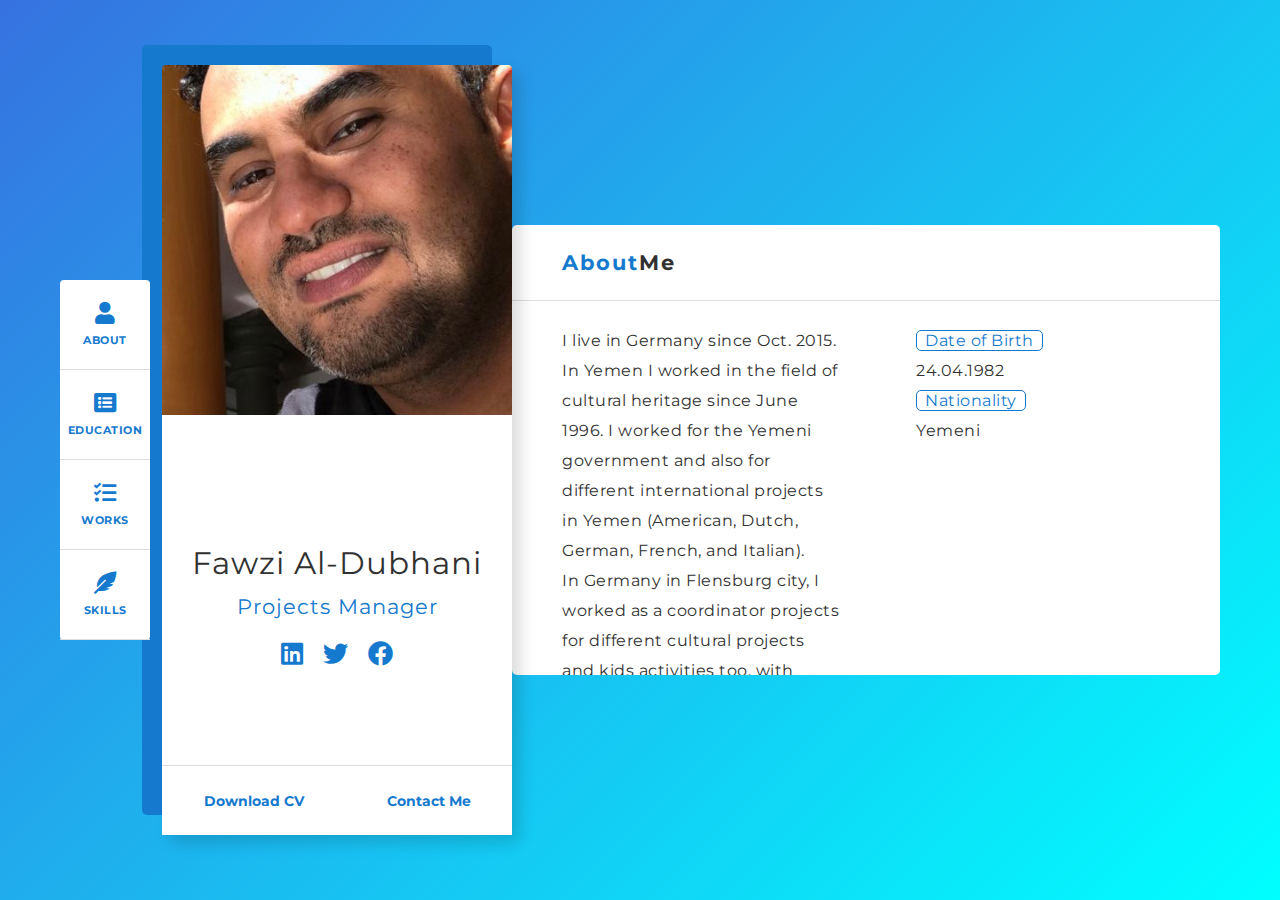
==== index.html @ c02ea870 "Final Draft - 8 Sep21" ====
<!DOCTYPE html>
<html lang="en">
<head>
    <meta charset="UTF-8">
    <meta http-equiv="X-UA-Compatible" content="IE=edge">
    <meta name="viewport" content="width=device-width, initial-scale=1.0">
    <link href="https://fonts.googleapis.com/css2?family=Montserrat:wght@500&display=swap" rel="stylesheet">
    <link rel="stylesheet" href="https://cdnjs.cloudflare.com/ajax/libs/font-awesome/5.15.4/css/all.min.css">
    <link rel="stylesheet" href="./css/style.css">
    <title>Profile Website - Fawzi Al-Dubhani</title>
</head>
<body>

    <section class="menu">
        <a class="menu-item" href="#about-section" id="about"> <i class="fas fa-user"></i>About</a>
        <a class="menu-item" href="#education-section" id="about"> <i class="fas fa-list-alt"></i>Education</a>
        <a class="menu-item" href="#work-section" id="about"> <i class="fas fa-tasks"></i>Works</a>
        <a class="menu-item" href="#skills-section" id="about"> <i class="fas fa-feather-alt"></i>Skills</a>
    </section>

    <section class="profile">
        <div class="img-profile"></div>
        <div class="profile-body">
            <p class="name">Fawzi Al-Dubhani</p>
            <p class="job">Projects Manager</p>
            <div class="socials">
                <a href="#"><i class="fab fa-linkedin"> </i></a>
                <a href="#"><i class="fab fa-twitter"> </i></a>
                <a href="#"><i class="fab fa-facebook"> </i></a>
            </div>
        </div>
        <div class="action">
            <a href="./CV/Lebenslauf-Fawzi AL-DUBHANI.pdf" target="_blank" >Download CV</a> 
            <a href="./contact-me.html" target="_blank" >Contact Me</a>
        </div>
    </section>

    <section class="main">
        <section class="asset split about" id="about-section">
            <p class="title section-item"><span>About</span>Me</p>
            <div class="asset-body">
                <div class="section-item">
                    <p>I live in Germany since Oct. 2015. In Yemen I worked in the field of cultural heritage since June 1996. I worked for the Yemeni government and also for different international projects in Yemen (American, Dutch, German, French, and Italian).
                        <br>
                    In Germany in Flensburg city, I worked as a coordinator projects for different cultural projects and kids activities too, with official offices and with different organizations there.
                    </p>
                </div>
                <div class="section-item">
                    <div class="item">
                        <label>Date of Birth</label>
                        <p class="value">24.04.1982</p>
                    </div>
                    <div class="item">
                        <label>Nationality</label>
                        <p class="value">Yemeni</p>
                    </div>
                </div>

            </div>
        </section>

        <section class="education" id="education-section">
            <p class="title section-item"><span>E</span>ducation</p>
            <div class="asset-body">
                <div class="section-item">
                    <div class="section-sub-item">
                        <p class="time">June 2007 - June 2009</p>
                        <p class="item-name">Photogrammetry (Architectural Documentation).</p>
                        <p class="place-name">ENSG-IGN - Paris-France.</p>
                    </div>
                    <div class="section-sub-item">
                        <p class="time">Aug. 2005 - July 2008</p>
                        <p class="item-name">Business Management.</p>
                        <p class="place-name">Future University – Community College - Sana'a-Yemen.</p>
                    </div>
                    <div class="section-sub-item">
                        <p class="time">May 2005 - June 2007</p>
                        <p class="item-name">Graphics and Multimedia.</p>
                        <p class="place-name">Arena Animation Education Center - Sana'a-Yemen - New Delhi-India.</p>
                    </div>
                </div> 
            </div>
        </section>

        <section class="asset" id="work-section">
            <p class="title section-item"><span>W</span>orks</p>
            <div class="asset-body">
                <div class="section-item">
                    <div class="section-sub-item">
                        <p class="time">March 2016 - Sep. 2020</p>
                        <p class="item-name">Coordinator Projects.</p>
                        <p class="place-name">Flüchtlingshilfe Flensbuerg e.V - Flensburg-Germany.</p>
                    </div>
                    <div class="section-sub-item">
                        <p class="time">Apri 2017 - April 2018</p>
                        <p class="item-name">Coordinator (Federal Voluntary Service) in two schools and in refugee help office.</p>
                        <p class="place-name">Rathaus Flensburg - Flensburg-Germany.</p>
                    </div>
                    <div class="section-sub-item">
                        <p class="time">Dec. 2015 - Sep. 2019</p>
                        <p class="item-name">Coordinator of Sport activities.</p>
                        <p class="place-name">Sportpiraten Flensburg e.V - Flensburg-Germany.</p>
                    </div>
                    <div class="section-sub-item">
                        <p class="time">Oct. 2008 - June. 2015</p>
                        <p class="item-name">Projects Manager and Photography documentation of the restoration projects.</p>
                        <p class="place-name">Istituto Veneto per i Beni Culturali - Sana'a-Taiz-Venice Yemen-Italy.</p>
                    </div>
                    <div class="section-sub-item">
                        <p class="time">March 2003 - Oct. 2008</p>
                        <p class="item-name">Projects Officer and Photography documentation of the restoration projects..</p>
                        <p class="place-name">Social Fund for Development - Sana'a-Yemen.</p>
                    </div>
                    <div class="section-sub-item">
                        <p class="time">Aug. 1998 - March. 2003</p>
                        <p class="item-name">Library Manager.</p>
                        <p class="place-name">Center Architect Training Studies (CATS) under the General Organization for the Preservation of Historic Cities (Ministry of Cultural and Truism) - Old City of Sana'a-Yemen.</p>
                    </div>
                    <div class="section-sub-item">
                        <p class="time">Sep. 1999 - March 2003</p>
                        <p class="item-name">Coordinator.</p>
                        <p class="place-name">German Development Service (ded) in the office of ded at Center Architect Training Studies (CATS) - Sana'a-Yemen.</p>
                    </div>
                    <div class="section-sub-item">
                        <p class="time">Nov. 1995 - Aug. 1998</p>
                        <p class="item-name">Administration.</p>
                        <p class="place-name">General Organization for the Preservation of Historic Cities (Ministry of Cultural and Truism) - Old City of Sana'a-Yemen.</p>
                    </div>
                </div> 
            </div>
        </section>

        <section class="skills" id="skills-section">
            <p class="title section-item"><span>S</span>kills</p>
            <div class="asset-body">
                <div class="section-item">
                    <div class="section-sub-item">
                        <p class="place-name">- Computer: Ms Office - Graphics & Multimedia.</p>
                        <p class="place-name">- Photography.</p>
                        <p class="place-name">- Driving.</p>
                        <p class="place-name">- Diving.</p>


                    </div>
                </div> 
            </div>
        </section>

    </section>

</body>
</html>
---- css/style.css ----
*{
    margin: 0;
    padding: 0;
    box-sizing: border-box;
    font-family: 'Montserrat', sans-serif;
    color: #313131;
}

body {
    min-height: 100vh;
    font-size: 14px;
    background: linear-gradient(135deg, rgb(54, 114, 224), cyan);
    padding: 40px 60px;
    display: flex;
    justify-content: center;
    align-items: center;
}

.menu {
    background-color: #fff;
    margin-top: 20px;
    display: flex;
    flex-direction: column;
    align-items: center;
    border-radius: 4px;
    z-index: 2;
}

.menu-item {
    width: 90px;
    height: 90px;
    display: flex;
    justify-content: center;
    align-items: center;
    flex-direction: column;
    text-transform: uppercase;
    font-size: 0.8em;
    letter-spacing: 0.5px;
    font-weight: bold;
    border-bottom: 1px solid #ddd;
    cursor: pointer;
    text-decoration: none;
}

.menu-item i {
    font-size: 2em;
    margin-bottom: 8px;
}

a,
button,
i,
.menu-item,
.menu-item i {
    text-decoration: none;
    transition: color .5s;
    color: #157ace;
}

a:hover,
button:hover,
i:hover{
    background-color: #157ace;
    color: white;
}

.img-profile {
    position: relative;
    background: url(../images/Profile-Image.jpg) no-repeat;
    background-size: cover;
    min-height: 350px;
    background-position: 0 0;
    border-top-left-radius: 4px;
    border-top-right-radius: 4px;
}

.profile {
    position: relative;
    display: grid;
    grid-template-rows: 1fr 1fr 70px;
    max-height: 90vh;
    min-width: 350px;
    border-radius: 5px;
    margin-left: 12px;
    box-shadow: 8px 8px 16px rgba(0, 0, 0, 0.15);
}

.profile::before {
    content: "";
    position: absolute;
    top: 0;
    left: 0;
    width: 100%;
    height: 100%;
    background-color: #157ace;
    transform: translate(-20px, -20px);
    border-radius: 5px;
}

.profile-body {
    position: relative;
    background-color: #fff;
    display: flex;
    flex-direction: column;
    justify-content: center;
    align-items: center;
}

.name {
    margin: 32px auto 12px;
    font-size: 2.2em;
    letter-spacing: 1px;
}

.job{
    color: #157ace;
    margin-bottom: 20px;
    font-size: 1.5em;
    letter-spacing: 1px;
}

.socials a {
    text-decoration: none;
    font-size: 1.8em;
    margin: 8px;
}

.socials a:hover {
    font-size: 2em;
}

.action {
    position: relative;
    background-color: #fff;
    border-top: 1px solid #ddd;
    display: flex;
    justify-content: space-around;
    align-items: center;
    font-weight: bold;
}

.main {
    max-height: 50vh;
    overflow-y: auto;
    background-color: #fff;
    align-self: center;
    border-radius: 5px;
    scroll-behavior: smooth;
    -webkit-overflow-scrolling: touch;
}

/* ----- About Me ----- */

.title {
    font-size: 1.5em;
    letter-spacing: 2px;
    color: #313131;
    font-weight: bold;
    text-transform: capitalize;
    width: 100%;
    border-bottom: 1px solid #ddd;
}

.title span {
    color: #157ace;
}

.section-item {
    padding: 25px;
    padding-left: 50px;
}

.asset-body {
    font-size: 16px;
    letter-spacing: 0.5px;
    line-height: 30px;
}

.split .asset-body {
    display: grid;
    grid-template-columns: 1fr 1fr;
}

/* .item {
    display: flex;
    justify-content: space-between;
    padding: 5px 0;
} */

.item label {
    border: 1px solid;
    color: #157ace;
    padding: 0 8px;
    border-radius: 5px;
}

/* ----- Education ----- */

.time{
    color: #157ace;
    border: 1px solid;
    padding: 0 8px;
    border-radius: 5px;
    display: inline-block;
    font-size: 1em;
    line-height: 18px;
    margin-bottom: 12px;
}

.item-name {
    color: #313131;
    font-size: 1.3em;
}

.place-name {
    margin-bottom: 12px;
    font-size: 1em;
}

/* ----- SKILLS ----- */

.skills > .asset-body {
    line-height: 20px;
}

/* ----- RESPONSIVENESS ----- */

@media (max-width: 1100px) {
    body {
        flex-wrap: wrap;
        padding: 80px 40px;
    }
    .menu {
        position: fixed;
        top: 12px;
        margin: 0;
        left: 50%;
        transform: translateX(-50%);
        flex-direction: row;
        overflow-y: hidden;
        box-shadow: 0 0 16px rgba(0, 0, 0, 0.15);
    }

    .menu-item {
        width: 95px;
        height: 65px;
    }

    .profile,
    .main {
        min-width: 550px;
        width: 550px;
        margin: 12px;
        box-shadow: 0 0 16px rgba(0, 0, 0, 0.15);
    }

    .profile {
        grid-template-rows: 1fr 170px 70px;
    }

    .main {
        max-height: unset;
    }
}

@media (max-width: 650px) {
    body {
        padding: 80px 16px;
    }

    .profile,
    .main {
        min-width: unset;
        width: 100%;
        margin: 12px;
    }

    .split .asset-body {
        grid-template-columns: 1fr;
    }
}

::selection{
    color: white;
    background-color: #157ace;
}
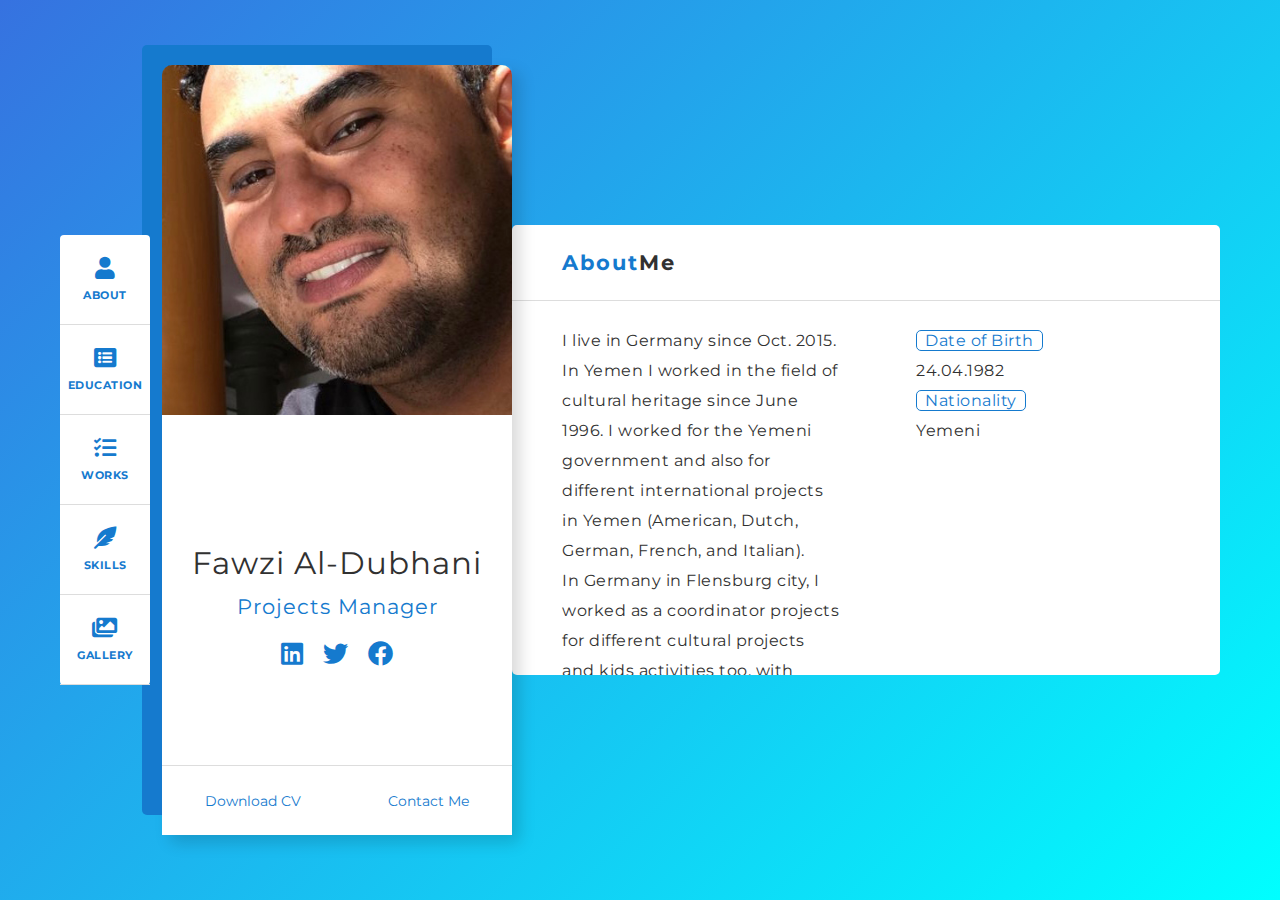
==== commit 50b11fc4: "Final Project" ====
--- a/index.html
+++ b/index.html
@@ -16,6 +16,7 @@
         <a class="menu-item" href="#education-section" id="about"> <i class="fas fa-list-alt"></i>Education</a>
         <a class="menu-item" href="#work-section" id="about"> <i class="fas fa-tasks"></i>Works</a>
         <a class="menu-item" href="#skills-section" id="about"> <i class="fas fa-feather-alt"></i>Skills</a>
+        <a class="menu-item" href="#gallery-section" id="about"> <i class="fas fa-images"></i>Gallery</a>
     </section>
 
     <section class="profile">
@@ -30,7 +31,7 @@
             </div>
         </div>
         <div class="action">
-            <a href="./CV/Lebenslauf-Fawzi AL-DUBHANI.pdf" target="_blank" >Download CV</a> 
+            <a href="./CV/CV-Fawzi al-Dubhani.pdf" target="_blank" >Download CV</a> 
             <a href="./contact-me.html" target="_blank" >Contact Me</a>
         </div>
     </section>
@@ -65,7 +66,7 @@
                 <div class="section-item">
                     <div class="section-sub-item">
                         <p class="time">June 2007 - June 2009</p>
-                        <p class="item-name">Photogrammetry (Architectural Documentation).</p>
+                        <p class="item-name">Diploma in Photogrammetry (Architectural Documentation).</p>
                         <p class="place-name">ENSG-IGN - Paris-France.</p>
                     </div>
                     <div class="section-sub-item">
@@ -83,18 +84,18 @@
         </section>
 
         <section class="asset" id="work-section">
-            <p class="title section-item"><span>W</span>orks</p>
-            <div class="asset-body">
-                <div class="section-item">
-                    <div class="section-sub-item">
-                        <p class="time">March 2016 - Sep. 2020</p>
+            <p class="title section-item"><span>Experiences </span>Work</p>
+            <div class="asset-body">
+                <div class="section-item">
+                    <div class="section-sub-item">
+                        <p class="time">March 2016 - Oct. 2020</p>
                         <p class="item-name">Coordinator Projects.</p>
                         <p class="place-name">Flüchtlingshilfe Flensbuerg e.V - Flensburg-Germany.</p>
                     </div>
                     <div class="section-sub-item">
                         <p class="time">Apri 2017 - April 2018</p>
-                        <p class="item-name">Coordinator (Federal Voluntary Service) in two schools and in refugee help office.</p>
-                        <p class="place-name">Rathaus Flensburg - Flensburg-Germany.</p>
+                        <p class="item-name">Coordinator (Federal Voluntary Service) with Rathaus Flensburg.</p>
+                        <p class="place-name">In two schools and in refugee help office-Flensburg-Germany.</p>
                     </div>
                     <div class="section-sub-item">
                         <p class="time">Dec. 2015 - Sep. 2019</p>
@@ -103,17 +104,18 @@
                     </div>
                     <div class="section-sub-item">
                         <p class="time">Oct. 2008 - June. 2015</p>
-                        <p class="item-name">Projects Manager and Photography documentation of the restoration projects.</p>
-                        <p class="place-name">Istituto Veneto per i Beni Culturali - Sana'a-Taiz-Venice Yemen-Italy.</p>
+                        <p class="item-name">Coordinator of the Institute in Yemen and Photography Documentation of the Restoration Projects.</p>
+                        <p class="place-name">Istituto Veneto per i Beni Culturali - Venezia-Italia in Sana'a & Taiz-Yemen.</p>
                     </div>
                     <div class="section-sub-item">
                         <p class="time">March 2003 - Oct. 2008</p>
-                        <p class="item-name">Projects Officer and Photography documentation of the restoration projects..</p>
+                        <p class="item-name">Projects Officer and Photography Documentation of the Restoration Projects.</p>
                         <p class="place-name">Social Fund for Development - Sana'a-Yemen.</p>
                     </div>
                     <div class="section-sub-item">
                         <p class="time">Aug. 1998 - March. 2003</p>
                         <p class="item-name">Library Manager.</p>
+                        <p class="item-name">Academic Cooperation Department Manager.</p>
                         <p class="place-name">Center Architect Training Studies (CATS) under the General Organization for the Preservation of Historic Cities (Ministry of Cultural and Truism) - Old City of Sana'a-Yemen.</p>
                     </div>
                     <div class="section-sub-item">
@@ -122,8 +124,8 @@
                         <p class="place-name">German Development Service (ded) in the office of ded at Center Architect Training Studies (CATS) - Sana'a-Yemen.</p>
                     </div>
                     <div class="section-sub-item">
-                        <p class="time">Nov. 1995 - Aug. 1998</p>
-                        <p class="item-name">Administration.</p>
+                        <p class="time">June. 1996 - Aug. 1998</p>
+                        <p class="item-name">Administrative Work.</p>
                         <p class="place-name">General Organization for the Preservation of Historic Cities (Ministry of Cultural and Truism) - Old City of Sana'a-Yemen.</p>
                     </div>
                 </div> 
@@ -135,13 +137,144 @@
             <div class="asset-body">
                 <div class="section-item">
                     <div class="section-sub-item">
+                        <p class="place-name">- Organization.</p>
+                        <p class="place-name">- Time management.</p>
+                        <p class="place-name">- Communication.</p>
+                        <p class="place-name">- Teamwork.</p>
+                        <p class="place-name">- Motivation.</p>
+                        <p class="place-name">- Flexibility.</p>
+                        <p class="place-name">- Foreign languages.</p>
                         <p class="place-name">- Computer: Ms Office - Graphics & Multimedia.</p>
+                        <p class="place-name">- Database management.</p>
                         <p class="place-name">- Photography.</p>
-                        <p class="place-name">- Driving.</p>
-                        <p class="place-name">- Diving.</p>
-
-
-                    </div>
+                    </div>
+                </div> 
+            </div>
+        </section>
+
+        <section class="gallery" id="gallery-section">
+            <p class="title section-item"><span>G</span>allery</p>
+            <div class="asset-body grid">
+                    <div class="gallery-item">
+                        <div class="img-content"> 
+                            <img src="./images/Gallery/Team Leader-Arab Cultural Association-Flensburg-Germany-1.jpg" alt="Cultural Project-Flensburg-Germany">
+                        </div>
+                        <p class="project-name">Team Leader-Arab Cultural Association-Flensburg City-Germany</p>    
+                    </div>
+                    <div class="gallery-item">
+                        <div class="img-content"> 
+                            <img src="./images/Gallery/Stadt Flensburg-Arab Cultural Association-Flensburg-Germany-2.jpg" alt="Cultural Project-Flensburg-Germany">
+                        </div>
+                        <p class="project-name">Cultural Project-Arab Cultural Association-Flensburg City-Germany</p>    
+                    </div>
+                    <div class="gallery-item">
+                        <div class="img-content">
+                            <img src="./images/Gallery/Integration Projects-Berlin-Germany.jpg" alt="Cultural Project-Flensburg-Germany">
+                        </div>
+                        <p class="project-name">Integration Project-Berlin-Germany</p>    
+                    </div>  
+                    <div class="gallery-item">
+                        <div class="img-content">
+                            <img src="./images/Gallery/Kids Project-Flensburg-Germany-2.jpg" alt="Cultural Project-Flensburg-Germany">
+                        </div>
+                        <p class="project-name">Kinds Project-Flensburg City-Germany</p>    
+                    </div>
+                    <div class="gallery-item">
+                        <div class="img-content">
+                            <img src="./images/Gallery/Kids Project-Flensburg-Germany.jpg" alt="Image NOT found">
+                        </div>
+                        <p class="project-name">Kinds Project-Flensburg City-Germany</p>    
+                    </div>  
+                    <div class="gallery-item">
+                        <div class="img-content">
+                            <img src="./images/Gallery/Documentaion Project-Paestum-Italy.jpg" alt="Cultural Project-Flensburg-Germany">
+                        </div>
+                        <p class="project-name">Documentation Project-Paestum-Italy</p>    
+                    </div>
+                    <div class="gallery-item">
+                        <div class="img-content">
+                            <img src="./images/Gallery/Photogrammetry Summer Course-Paphos-Cyprus.JPG" alt="Cultural Project-Flensburg-Germany">
+                        </div>
+                        <p class="project-name">Photogrammetry Summer Course-Paphos-Cyprus</p>    
+                    </div>  
+                    <div class="gallery-item">
+                        <div class="img-content">
+                            <img src="./images/Gallery/Documentation Project-Paris-France.jpg" alt="Cultural Project-Flensburg-Germany">
+                        </div>
+                        <p class="project-name">Documentation Project-Paris-France</p>    
+                    </div>
+                    <div class="gallery-item">
+                        <div class="img-content">
+                            <img src="./images/Gallery/Documentation Project-Aerial Photography-Avignon City-France.JPG" alt="Cultural Project-Flensburg-Germany">
+                        </div>
+                        <p class="project-name">Documentation Project-Aerial Photography-Avignon-France</p>    
+                    </div>
+                    <div class="gallery-item">
+                        <div class="img-content">
+                            <img src="./images/Gallery/International Heritage Conference-Venice-Italy.jpg" alt="Cultural Project-Flensburg-Germany">
+                        </div>
+                        <p class="project-name">International Heritage Conference-Venice-Italy</p>    
+                    </div>
+                    <div class="gallery-item">
+                        <div class="img-content">
+                            <img src="./images/Gallery/Photogrammetry Course-Sana'a-Yemen.jpg" alt="Cultural Project-Flensburg-Germany">
+                        </div>
+                        <p class="project-name">Photogrammetry Course-Cultural Heritage Unit-SFD-Sana'a-Yemen</p>    
+                    </div>
+                    <div class="gallery-item">
+                        <div class="img-content">
+                            <img src="./images/Gallery/Documentation by using Photogrammetry-3D Model Projectjpg" alt="Cultural Project-Flensburg-Germany">
+                        </div>
+                        <p class="project-name">Documentation by using Photogrammetry-3D Model Projectjpg</p>    
+                    </div>
+                    <div class="gallery-item">
+                        <div class="img-content">
+                            <img src="./images/Gallery/Restoration Course-Venice-Italy.jpg" alt="Cultural Project-Flensburg-Germany">
+                        </div>
+                        <p class="project-name">Restoration Course-IVBC-Venice-Italy</p>    
+                    </div>
+                    <div class="gallery-item">
+                        <div class="img-content">
+                            <img src="./images/Gallery/Restoration Project-Taiz-Yemen.jpg" alt="Cultural Project-Flensburg-Germany">
+                        </div>
+                        <p class="project-name">Restoration Project-Al-Madrasa al-Ashrafiya-Taiz-Yemen</p>    
+                    </div>
+                    <div class="gallery-item">
+                        <div class="img-content">
+                            <img src="./images/Gallery/Restoration Project-Sana'a-Yemen.jpg" alt="Cultural Project-Flensburg-Germany">
+                        </div>
+                        <p class="project-name">Restoration Project-Great Mosque of Sana'a-Yemen</p>    
+                    </div>
+                    <div class="gallery-item">
+                        <div class="img-content">
+                            <img src="./images/Gallery/Photography Course-Italian Restoration School-Sana'a-2.jpg" alt="Cultural Project-Flensburg-Germany">
+                        </div>
+                        <p class="project-name">Photography Course-Italian Restoration School-Sana'a</p>    
+                    </div>
+                    <div class="gallery-item">
+                        <div class="img-content">
+                            <img src="./images/Gallery/Restoration Project-Italian Restoration School-Sana'a-2.JPG">
+                        </div>
+                        <p class="project-name">Restoration Project-Italian Restoration School-Sana'a</p>    
+                    </div>
+                    <div class="gallery-item">
+                        <div class="img-content">
+                            <img src="./images/Gallery/Restoration Project-Italian Restoration School-Sana'a-4.JPG">
+                        </div>
+                        <p class="project-name">Restoration Project-Italian Restoration School-Sana'a</p>    
+                    </div>
+                    <div class="gallery-item">
+                        <div class="img-content">
+                            <img src="./images/Gallery/My Office in Sana'a.jpg" alt="Cultural Project-Flensburg-Germany">
+                        </div>
+                        <p class="project-name">My Office-Italian Restoration School-Sana'a-Yemen</p>    
+                    </div>
+                    <div class="gallery-item">
+                        <div class="img-content">
+                            <img src="./images/Gallery/Restoration Project-Italian Restoration School-Sana'a-1.JPG">
+                        </div>
+                        <p class="project-name">Restoration Project-Italian Restoration School-Sana'a</p>    
+                    </div>                                                                        
                 </div> 
             </div>
         </section>
--- a/css/style.css
+++ b/css/style.css
@@ -15,6 +15,8 @@
     justify-content: center;
     align-items: center;
 }
+
+/* ----- Menu ----- */
 
 .menu {
     background-color: #fff;
@@ -48,7 +50,6 @@
 }
 
 a,
-button,
 i,
 .menu-item,
 .menu-item i {
@@ -58,11 +59,12 @@
 }
 
 a:hover,
-button:hover,
 i:hover{
     background-color: #157ace;
     color: white;
 }
+
+/* ----- Profile ----- */
 
 .img-profile {
     position: relative;
@@ -70,8 +72,8 @@
     background-size: cover;
     min-height: 350px;
     background-position: 0 0;
-    border-top-left-radius: 4px;
-    border-top-right-radius: 4px;
+    border-top-left-radius: 10px;
+    border-top-right-radius: 10px;
 }
 
 .profile {
@@ -136,7 +138,7 @@
     display: flex;
     justify-content: space-around;
     align-items: center;
-    font-weight: bold;
+    /* font-weight: bold; */
 }
 
 .main {
@@ -147,6 +149,18 @@
     border-radius: 5px;
     scroll-behavior: smooth;
     -webkit-overflow-scrolling: touch;
+}
+
+/*----- Scroll Styling ----- */
+
+body ::-webkit-scrollbar {
+    width: 15px;
+}
+
+::-webkit-scrollbar-thumb {
+    background-color: #157ace;
+    border-radius: 10px;
+    border: 2px solid cyan;
 }
 
 /* ----- About Me ----- */
@@ -159,7 +173,7 @@
     text-transform: capitalize;
     width: 100%;
     border-bottom: 1px solid #ddd;
-}
+} 
 
 .title span {
     color: #157ace;
@@ -222,6 +236,46 @@
 .skills > .asset-body {
     line-height: 20px;
 }
+
+/* ----- Gallery ----- */
+
+.asset-body.grid {
+     width: 100%;
+     display: flex;
+     flex-wrap: wrap;
+     align-items: center;
+     justify-content: flex-start;
+}
+
+.gallery-item {
+    width: 200px;
+    margin: 20px;
+    cursor: pointer;
+}
+
+.gallery-item .img-content,
+.gallery-item img {
+    width: 100%;
+    position: relative;
+    overflow: hidden;
+    transition: transform 0.5s;
+}
+ 
+.gallery-item:hover img {
+    transform: scale(1.5);
+}
+
+.project-name {
+    text-align: center;
+    font-size: .9em;
+    transition: transform 0.5s;
+}
+
+.project-name:hover {
+    font-weight: bold;
+    color: #157ace;
+}
+
 
 /* ----- RESPONSIVENESS ----- */
 
@@ -278,6 +332,16 @@
     .split .asset-body {
         grid-template-columns: 1fr;
     }
+
+    .menu-item {
+        width: 80px;
+        height: 50px;
+    }
+
+    .asset-body.grid {
+        justify-content: center;
+    }
+
 }
 
 ::selection{
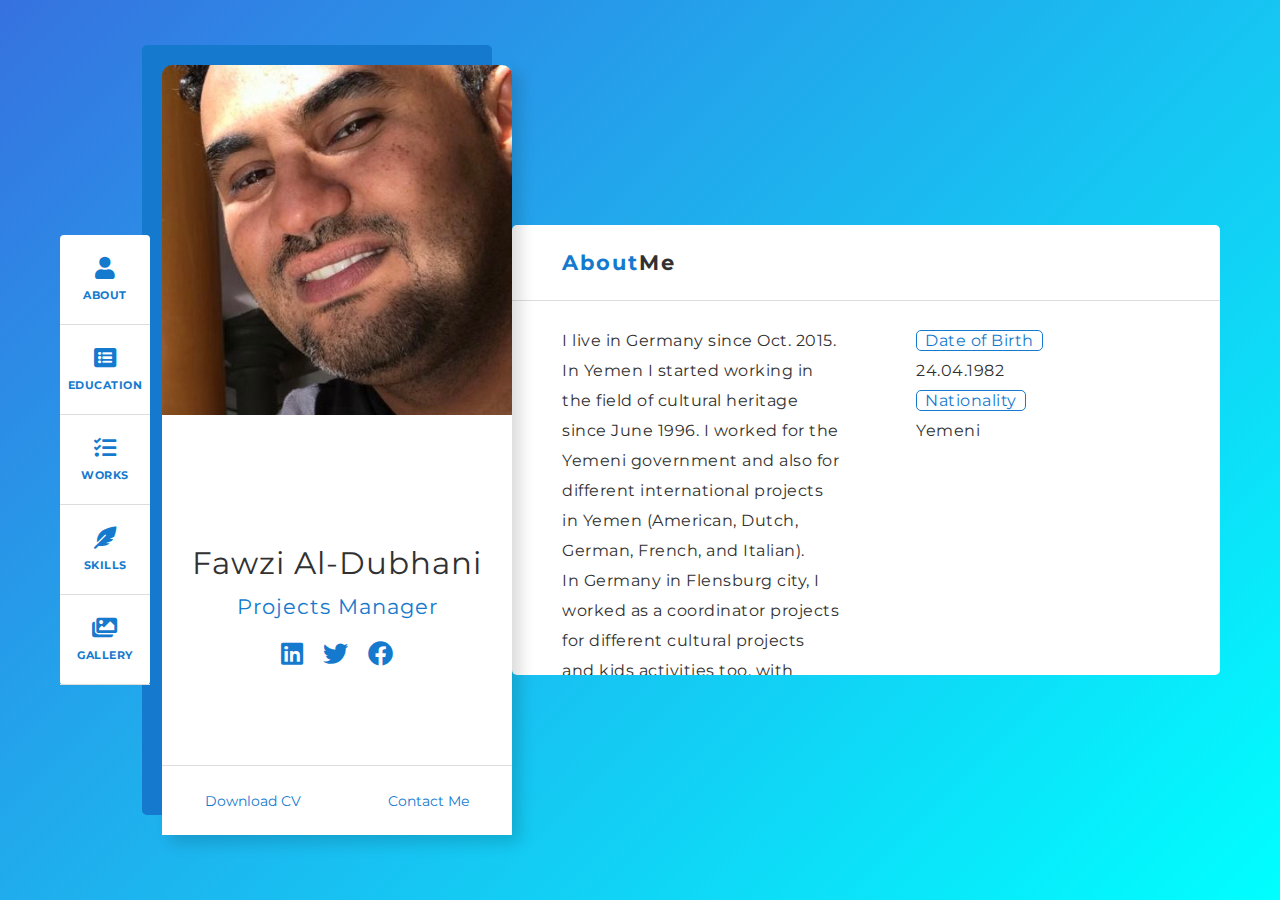
==== commit e7da139e: "Final Project -Sep.2021" ====
--- a/index.html
+++ b/index.html
@@ -13,10 +13,10 @@
 
     <section class="menu">
         <a class="menu-item" href="#about-section" id="about"> <i class="fas fa-user"></i>About</a>
-        <a class="menu-item" href="#education-section" id="about"> <i class="fas fa-list-alt"></i>Education</a>
-        <a class="menu-item" href="#work-section" id="about"> <i class="fas fa-tasks"></i>Works</a>
-        <a class="menu-item" href="#skills-section" id="about"> <i class="fas fa-feather-alt"></i>Skills</a>
-        <a class="menu-item" href="#gallery-section" id="about"> <i class="fas fa-images"></i>Gallery</a>
+        <a class="menu-item" href="#education-section"> <i class="fas fa-list-alt"></i>Education</a>
+        <a class="menu-item" href="#work-section"> <i class="fas fa-tasks"></i>Works</a>
+        <a class="menu-item" href="#skills-section"> <i class="fas fa-feather-alt"></i>Skills</a>
+        <a class="menu-item" href="#gallery-section"> <i class="fas fa-images"></i>Gallery</a>
     </section>
 
     <section class="profile">
@@ -41,7 +41,7 @@
             <p class="title section-item"><span>About</span>Me</p>
             <div class="asset-body">
                 <div class="section-item">
-                    <p>I live in Germany since Oct. 2015. In Yemen I worked in the field of cultural heritage since June 1996. I worked for the Yemeni government and also for different international projects in Yemen (American, Dutch, German, French, and Italian).
+                    <p>I live in Germany since Oct. 2015. In Yemen I started working in the field of cultural heritage since June 1996. I worked for the Yemeni government and also for different international projects in Yemen (American, Dutch, German, French, and Italian).
                         <br>
                     In Germany in Flensburg city, I worked as a coordinator projects for different cultural projects and kids activities too, with official offices and with different organizations there.
                     </p>
@@ -157,124 +157,203 @@
             <div class="asset-body grid">
                     <div class="gallery-item">
                         <div class="img-content"> 
-                            <img src="./images/Gallery/Team Leader-Arab Cultural Association-Flensburg-Germany-1.jpg" alt="Cultural Project-Flensburg-Germany">
-                        </div>
-                        <p class="project-name">Team Leader-Arab Cultural Association-Flensburg City-Germany</p>    
+                            <img class="image-resize" src="./images/Gallery/TeamLeader-ArabCulturalAssociation-Flensburg-Germany-1.jpg" alt="Fawzi Al-Dubhani-Arab Cultural Association-Flensburg-Germany">
+                        </div>
+                        <p class="project-name">Team Leader-Arab Cultural Association<br>Flensburg-Germany</p>    
                     </div>
                     <div class="gallery-item">
                         <div class="img-content"> 
-                            <img src="./images/Gallery/Stadt Flensburg-Arab Cultural Association-Flensburg-Germany-2.jpg" alt="Cultural Project-Flensburg-Germany">
-                        </div>
-                        <p class="project-name">Cultural Project-Arab Cultural Association-Flensburg City-Germany</p>    
-                    </div>
-                    <div class="gallery-item">
-                        <div class="img-content">
-                            <img src="./images/Gallery/Integration Projects-Berlin-Germany.jpg" alt="Cultural Project-Flensburg-Germany">
-                        </div>
-                        <p class="project-name">Integration Project-Berlin-Germany</p>    
+                            <img class="image-resize" src="./images/Gallery/StadtFlensburg-ArabCulturalAssociation-Flensburg-Germany-2.jpg" alt="Fawzi Al-Dubhani-Arab Cultural Association-Flensburg-Germany">
+                        </div>
+                        <p class="project-name">Cultural Project-Arab Cultural Association<br>Flensburg-Germany</p>    
+                    </div>
+                    <div class="gallery-item">
+                        <div class="img-content">
+                            <img class="image-resize" src="./images/Gallery/IntegrationProjects-Berlin-Germany.jpg" alt="Fawzi Al-Dubhani-Integration Project-Berlin-Germany">
+                        </div>
+                        <p class="project-name">Integration Project<br>Berlin-Germany</p>    
                     </div>  
                     <div class="gallery-item">
                         <div class="img-content">
-                            <img src="./images/Gallery/Kids Project-Flensburg-Germany-2.jpg" alt="Cultural Project-Flensburg-Germany">
-                        </div>
-                        <p class="project-name">Kinds Project-Flensburg City-Germany</p>    
-                    </div>
-                    <div class="gallery-item">
-                        <div class="img-content">
-                            <img src="./images/Gallery/Kids Project-Flensburg-Germany.jpg" alt="Image NOT found">
-                        </div>
-                        <p class="project-name">Kinds Project-Flensburg City-Germany</p>    
+                            <img class="image-resize" src="./images/Gallery/KidsProject-Flensburg-Germany.jpg" alt="Fawzi Al-Dubhani-Kids Project-Flensburg-Germany">
+                        </div>
+                        <p class="project-name">Kids Project<br>Flensburg-Germany</p>    
+                    </div>
+                    <div class="gallery-item">
+                        <div class="img-content">
+                            <img class="image-resize" src="./images/Gallery/KidsProject-Flensburg-Germany-2.jpg" alt="Fawzi Al-Dubhani-Kids Project-Flensburg-Germany">
+                        </div>
+                        <p class="project-name">Kids Project<br>Flensburg-Germany</p>    
                     </div>  
                     <div class="gallery-item">
                         <div class="img-content">
-                            <img src="./images/Gallery/Documentaion Project-Paestum-Italy.jpg" alt="Cultural Project-Flensburg-Germany">
-                        </div>
-                        <p class="project-name">Documentation Project-Paestum-Italy</p>    
-                    </div>
-                    <div class="gallery-item">
-                        <div class="img-content">
-                            <img src="./images/Gallery/Photogrammetry Summer Course-Paphos-Cyprus.JPG" alt="Cultural Project-Flensburg-Germany">
-                        </div>
-                        <p class="project-name">Photogrammetry Summer Course-Paphos-Cyprus</p>    
+                            <img class="image-resize" src="./images/Gallery/DocumentaionProject-Paestum-Italy.jpg" alt="Fawzi Al-Dubhani-Documentation Project-Paestum-Italy">
+                        </div>
+                        <p class="project-name">Documentation Project<br>Paestum-Italy</p>    
+                    </div>
+                    <div class="gallery-item">
+                        <div class="img-content">
+                            <img class="image-resize" src="./images/Gallery/Photogrammetry-SummerCourse-Paphos-Cyprus.JPG" alt="Fawzi Al-Dubhani-Photogrammetry-Summer Course-Paphos-Cyprus">
+                        </div>
+                        <p class="project-name">Photogrammetry Summer Course<br>Paphos-Cyprus</p>    
                     </div>  
                     <div class="gallery-item">
                         <div class="img-content">
-                            <img src="./images/Gallery/Documentation Project-Paris-France.jpg" alt="Cultural Project-Flensburg-Germany">
-                        </div>
-                        <p class="project-name">Documentation Project-Paris-France</p>    
-                    </div>
-                    <div class="gallery-item">
-                        <div class="img-content">
-                            <img src="./images/Gallery/Documentation Project-Aerial Photography-Avignon City-France.JPG" alt="Cultural Project-Flensburg-Germany">
-                        </div>
-                        <p class="project-name">Documentation Project-Aerial Photography-Avignon-France</p>    
-                    </div>
-                    <div class="gallery-item">
-                        <div class="img-content">
-                            <img src="./images/Gallery/International Heritage Conference-Venice-Italy.jpg" alt="Cultural Project-Flensburg-Germany">
-                        </div>
-                        <p class="project-name">International Heritage Conference-Venice-Italy</p>    
-                    </div>
-                    <div class="gallery-item">
-                        <div class="img-content">
-                            <img src="./images/Gallery/Photogrammetry Course-Sana'a-Yemen.jpg" alt="Cultural Project-Flensburg-Germany">
-                        </div>
-                        <p class="project-name">Photogrammetry Course-Cultural Heritage Unit-SFD-Sana'a-Yemen</p>    
-                    </div>
-                    <div class="gallery-item">
-                        <div class="img-content">
-                            <img src="./images/Gallery/Documentation by using Photogrammetry-3D Model Projectjpg" alt="Cultural Project-Flensburg-Germany">
-                        </div>
-                        <p class="project-name">Documentation by using Photogrammetry-3D Model Projectjpg</p>    
-                    </div>
-                    <div class="gallery-item">
-                        <div class="img-content">
-                            <img src="./images/Gallery/Restoration Course-Venice-Italy.jpg" alt="Cultural Project-Flensburg-Germany">
-                        </div>
-                        <p class="project-name">Restoration Course-IVBC-Venice-Italy</p>    
-                    </div>
-                    <div class="gallery-item">
-                        <div class="img-content">
-                            <img src="./images/Gallery/Restoration Project-Taiz-Yemen.jpg" alt="Cultural Project-Flensburg-Germany">
-                        </div>
-                        <p class="project-name">Restoration Project-Al-Madrasa al-Ashrafiya-Taiz-Yemen</p>    
-                    </div>
-                    <div class="gallery-item">
-                        <div class="img-content">
-                            <img src="./images/Gallery/Restoration Project-Sana'a-Yemen.jpg" alt="Cultural Project-Flensburg-Germany">
-                        </div>
-                        <p class="project-name">Restoration Project-Great Mosque of Sana'a-Yemen</p>    
-                    </div>
-                    <div class="gallery-item">
-                        <div class="img-content">
-                            <img src="./images/Gallery/Photography Course-Italian Restoration School-Sana'a-2.jpg" alt="Cultural Project-Flensburg-Germany">
-                        </div>
-                        <p class="project-name">Photography Course-Italian Restoration School-Sana'a</p>    
-                    </div>
-                    <div class="gallery-item">
-                        <div class="img-content">
-                            <img src="./images/Gallery/Restoration Project-Italian Restoration School-Sana'a-2.JPG">
-                        </div>
-                        <p class="project-name">Restoration Project-Italian Restoration School-Sana'a</p>    
-                    </div>
-                    <div class="gallery-item">
-                        <div class="img-content">
-                            <img src="./images/Gallery/Restoration Project-Italian Restoration School-Sana'a-4.JPG">
-                        </div>
-                        <p class="project-name">Restoration Project-Italian Restoration School-Sana'a</p>    
-                    </div>
-                    <div class="gallery-item">
-                        <div class="img-content">
-                            <img src="./images/Gallery/My Office in Sana'a.jpg" alt="Cultural Project-Flensburg-Germany">
-                        </div>
-                        <p class="project-name">My Office-Italian Restoration School-Sana'a-Yemen</p>    
-                    </div>
-                    <div class="gallery-item">
-                        <div class="img-content">
-                            <img src="./images/Gallery/Restoration Project-Italian Restoration School-Sana'a-1.JPG">
-                        </div>
-                        <p class="project-name">Restoration Project-Italian Restoration School-Sana'a</p>    
-                    </div>                                                                        
+                            <img class="image-resize" src="./images/Gallery/DocumentationProject-Paris-France.jpg" alt="Fawzi Al-Dubhani-Documentation Project-Paris-France">
+                        </div>
+                        <p class="project-name">Documentation Project<br>Paris-France</p>    
+                    </div>
+                    <div class="gallery-item">
+                        <div class="img-content">
+                            <img class="image-resize" src="./images/Gallery/DocumentationProject-AerialPhotography-AvignonCity-France.JPG" alt="Fawzi Al-Dubhani-Documentation Project-Aerial Photography-Avignon City-France">
+                        </div>
+                        <p class="project-name">Documentation Project-Aerial Photography<br>Avignon-France</p>    
+                    </div>
+                    <div class="gallery-item">
+                        <div class="img-content">
+                            <img class="image-resize" src="./images/Gallery/InternationalHeritageConference-Venice-Italy.jpg" alt="Fawzi Al-Dubhani-International Heritage Conference-Venice-Italy">
+                        </div>
+                        <p class="project-name">International Heritage Conference<br>Venice-Italy</p>    
+                    </div>
+                    <div class="gallery-item">
+                        <div class="img-content">
+                            <img class="image-resize" src="./images/Gallery/PhotogrammetryCourse-Sanaa-Yemen.jpg" alt="Fawzi Al-Dubhani-Photogrammetry Course-Sana'a-Yemen">
+                        </div>
+                        <p class="project-name">Photogrammetry Course-Cultural Heritage Unit-SFD- Sana'a-Yemen</p>    
+                    </div>
+                    <div class="gallery-item">
+                        <div class="img-content">
+                            <img class="image-resize" src="./images/Gallery/PhotogrammetryCourse-3D ModelProject.jpg" alt="Fawzi Al-Dubhani-Photogrammetry Course-3D Model Project-Sana'a-Yemen">
+                        </div>
+                        <p class="project-name">Photogrammetry Course-3D Model Project-SFD- Sana'a-Yemen</p>    
+                    </div>
+                    <div class="gallery-item">
+                        <div class="img-content">
+                            <img class="image-resize" src="./images/Gallery/RestorationCourse-Venice-Italy.jpg" alt="Fawzi Al-Dubhani-Restoration Course-IVBC-Venice-Italy">
+                        </div>
+                        <p class="project-name">Coordinator-Restoration Course-IVBC<br>Venice-Italy</p>    
+                    </div>
+                    <div class="gallery-item">
+                        <div class="img-content">
+                            <img class="image-resize" src="./images/Gallery/RestorationProject-Taiz-Yemen.jpg" alt="Fawzi Al-Dubhani-Restoration Project-Al-Madrasa al-Ashrafiya-Taiz-Yemen">
+                        </div>
+                        <p class="project-name">Coordinator-Restoration Project-Al-Madrasa al-Ashrafiya - Taiz-Yemen</p>    
+                    </div>
+                    <div class="gallery-item">
+                        <div class="img-content">
+                            <img class="image-resize" src="./images/Gallery/RestorationProject-Sanaa-Yemen.jpg" alt="Fawzi Al-Dubhani-Restoration Project-Great MOsque of Sana'a-Sana'a-Yemen">
+                        </div>
+                        <p class="project-name">Coordinator-Restoration Project-Great Mosque of Sana'a - Sana'a-Yemen</p>    
+                    </div>
+                    <div class="gallery-item">
+                        <div class="img-content">
+                            <img class="image-resize" src="./images/Gallery/PhotographyCourse-ItalianRestorationSchool-Sanaa-Yemen.jpg" alt="Fawzi Al-Dubhani-Photography Course-Italian Restoration School-Sana'a-Yemen">
+                        </div>
+                        <p class="project-name">Tutor-Photography Course-Italian Restoration School-Sana'a-Yemen</p>    
+                    </div>
+                    <div class="gallery-item">
+                        <div class="img-content">
+                            <img class="image-resize" src="./images/Gallery/ProjectManger-RestorationProject-ItalianRestorationSchool-Sanaa-1.JPG" alt="Fawzi Al-Dubhani-Project Manger-Restoration Project-Italian Restoration School-Sana'a-Yemen"> 
+                        </div>
+                        <p class="project-name">Project Manger-Restoration Project-Italian Restoration School-Sana'a-Yemen</p>    
+                    </div>
+                    <div class="gallery-item">
+                        <div class="img-content">
+                            <img class="image-resize" src="./images/Gallery/ProjectManger-RestorationProject-ItalianRestorationSchool-Sanaa-2.JPG" alt="Fawzi Al-Dubhani-Project Manger-Restoration Project-Italian Restoration School-Sana'a-Yemen">
+                        </div>
+                        <p class="project-name">Project Manger-Restoration Project-Italian Restoration School-Sana'a-Yemen</p>    
+                    </div>
+                    <div class="gallery-item">
+                        <div class="img-content">
+                            <img class="image-resize" src="./images/Gallery/ProjectManger-RestorationProject-ItalianRestorationSchool-Sanaa-4.JPG" alt="Fawzi Al-Dubhani-Project Manger-Restoration Project-Italian Restoration School-Sana'a-Yemen">
+                        </div>
+                        <p class="project-name">Project Manger-Restoration Project-Italian Restoration School-Sana'a-Yemen</p>    
+                    </div>
+                    <div class="gallery-item">
+                        <div class="img-content">
+                            <img class="image-resize" src="./images/Gallery/MyOffice-ItalianRestorationSchool-Sanaa.jpg" alt="Fawzi Al-Dubhani-My Office-Italian Restoration School-Sana'a-Yemen">
+                        </div>
+                        <p class="project-name">My Office-Italian Restoration School<br>Sana'a-Yemen</p>    
+                    </div>
+                    <div class="gallery-item">
+                        <div class="img-content">
+                            <img class="image-resize" src="./images/Gallery/MyOffice-SFD-Sanaa-AfterBombAttack2015.jpg" alt="Fawzi Al-Dubhani-My Office-SFD-After a Bomb Attack in 2015-Sana'a-Yemen">
+                        </div>
+                        <p class="project-name">My Office-SFD-After a Bomb Attack in 2015<br>Sana'a-Yemen</p>    
+                    </div>
+                    <div class="gallery-item">
+                        <div class="img-content">
+                            <img class="image-resize" src="./images/Gallery/TeamWork-GOPHCY-Sanaa-Yemen.jpg" alt="Fawzi Al-Dubhani-Team Work-GOPHCY-Sana'a-Yemen">
+                        </div>
+                        <p class="project-name">Team Work - GOPHCY<br>Sana'a-Yemen</p>    
+                    </div>
+                    <div class="gallery-item">
+                        <div class="img-content">
+                            <img class="image-resize" src="./images/Gallery/TeamWork-ItalianRestorationSchool-IVBC-Sanaa-Yemen.jpg" alt="Fawzi Al-Dubhani-Team Work-Italian Restoration School-IVBC-Sana'a-Yemen">
+                        </div>
+                        <p class="project-name">Team Work-Italian Restoration School-IVBC<br>Sana'a-Yemen</p>    
+                    </div>
+                    <div class="gallery-item">
+                        <div class="img-content">
+                            <img class="image-resize" src="./images/Gallery/TranslationTeam-RedCross-Kellinghusen-Germany.jpg" alt="Fawzi Al-Dubhani-Translation Team-Red Cross-Kellinghusen-Germany">
+                        </div>
+                        <p class="project-name">Translation Team-Red Cross<br>Kellinghusen-Germany</p>    
+                    </div>
+                    <div class="gallery-item">
+                        <div class="img-content">
+                            <img class="image-resize" src="./images/Gallery/MyOffice-ReffugeeAssistanceOffice-Flensburg-Germany.JPG" alt="Fawzi Al-Dubhani-My Office - Refugee Assistance Office-Flensburg-Germany">
+                        </div>
+                        <p class="project-name">My Office - Refugee Assistance Office<br>Flensburg-Germany</p>    
+                    </div>
+                    <div class="gallery-item">
+                        <div class="img-content">
+                            <img class="image-resize" src="./images/Gallery/DocumentationProject-Wesab-Yemen.jpg" alt="Fawzi Al-Dubhani-Documentation Project-Wesab Town-Yemen">
+                        </div>
+                        <p class="project-name">Documentation Project<br>Wesab-Yemen</p>    
+                    </div>
+                    <div class="gallery-item">
+                        <div class="img-content">
+                            <img class="image-resize" src="./images/Gallery/DocumentationProject-ArafDome-Wesab-Yemen.jpg" alt="Fawzi Al-Dubhani-Documentation Project-Araf Dome-Wesab Town-Yemen">
+                        </div>
+                        <p class="project-name">Documentation Project-Araf Dome<br>Wesab-Yemen</p>    
+                    </div>
+                    <div class="gallery-item">
+                        <div class="img-content">
+                            <img class="image-resize" src="./images/Gallery/FootballTeam-Sanaa-Yemen.JPG" alt="Fawzi Al-Dubhani-Football Team-Sana'a-Yemen">
+                        </div>
+                        <p class="project-name">Football Team<br>Sanaa-Yemen</p>    
+                    </div>
+                    <div class="gallery-item">
+                        <div class="img-content">
+                            <img class="image-resize" src="./images/Gallery/FootballTeam-Flensburg-Germany.jpg" alt="Fawzi Al-Dubhani-Football Team-Flensburg-Germany">
+                        </div>
+                        <p class="project-name">Football Team<br>Flensburg-Germany</p>    
+                    </div>
+                    <div class="gallery-item">
+                        <div class="img-content">
+                            <img class="image-resize" src="./images/Gallery/DivingCourse-Hurghada-Egypt.jpg" alt="Fawzi Al-Dubhani-Diving Course-Hurghada-Egypt">
+                        </div>
+                        <p class="project-name">Diving Course<br>Hurghada-Egypt</p>    
+                    </div>
+                    <div class="gallery-item">
+                        <div class="img-content">
+                            <img class="image-resize-2"src="./images/Gallery/DocumentationProject-ChartreuseDeVilleneuveLez-Avignon-France.jpg" alt="Fawzi Al-Dubhani-Documentation Project-Chartreuse de Villeneuve Lez-Avignon-France">
+                        </div>
+                        <p class="project-name">Documentation Project-Chartreuse de Villeneuve Lez-Avignon-France</p>    
+                    </div>
+                    <div class="gallery-item">
+                        <div class="img-content">
+                            <img class="image-resize-2" src="./images/Gallery/FawziAl-Dubhani-ENSG-France.jpg" alt="Fawzi Al-Dubhani-ENSG-School-Paris-France">
+                        </div>
+                        <p class="project-name">ENSG-School<br>Paris-France</p>    
+                    </div>
+                    <div class="gallery-item">
+                        <div class="img-content">
+                            <img class="image-resize-2" src="./images/Gallery/FawziAl-Duhani-TraditionalClothes.jpg" alt="Fawzi Al-Dubhani-Traditional Clothes-Sana'a-Yemen">
+                        </div>
+                        <p class="project-name">Traditional Clothes<br>Sana'a-Yemen</p>    
+                    </div>
+                                                        
                 </div> 
             </div>
         </section>
--- a/css/style.css
+++ b/css/style.css
@@ -16,7 +16,7 @@
     align-items: center;
 }
 
-/* ----- Menu ----- */
+/* ----- Menu Bar ----- */
 
 .menu {
     background-color: #fff;
@@ -59,7 +59,7 @@
 }
 
 a:hover,
-i:hover{
+i:hover {
     background-color: #157ace;
     color: white;
 }
@@ -195,12 +195,6 @@
     grid-template-columns: 1fr 1fr;
 }
 
-/* .item {
-    display: flex;
-    justify-content: space-between;
-    padding: 5px 0;
-} */
-
 .item label {
     border: 1px solid;
     color: #157ace;
@@ -248,7 +242,7 @@
 }
 
 .gallery-item {
-    width: 200px;
+    width: 380px;
     margin: 20px;
     cursor: pointer;
 }
@@ -259,10 +253,23 @@
     position: relative;
     overflow: hidden;
     transition: transform 0.5s;
+    border-radius: 3%;
 }
  
-.gallery-item:hover img {
+/* .img-content:hover img {
     transform: scale(1.5);
+} */
+
+.image-resize {
+    height: 300px;
+    object-fit: cover;
+    object-position: center;
+}
+
+.image-resize-2 {
+    height: 550px;
+    object-fit: cover;
+    object-position: center;
 }
 
 .project-name {
@@ -272,10 +279,10 @@
 }
 
 .project-name:hover {
+    font-size: 1em;
     font-weight: bold;
     color: #157ace;
 }
-
 
 /* ----- RESPONSIVENESS ----- */
 
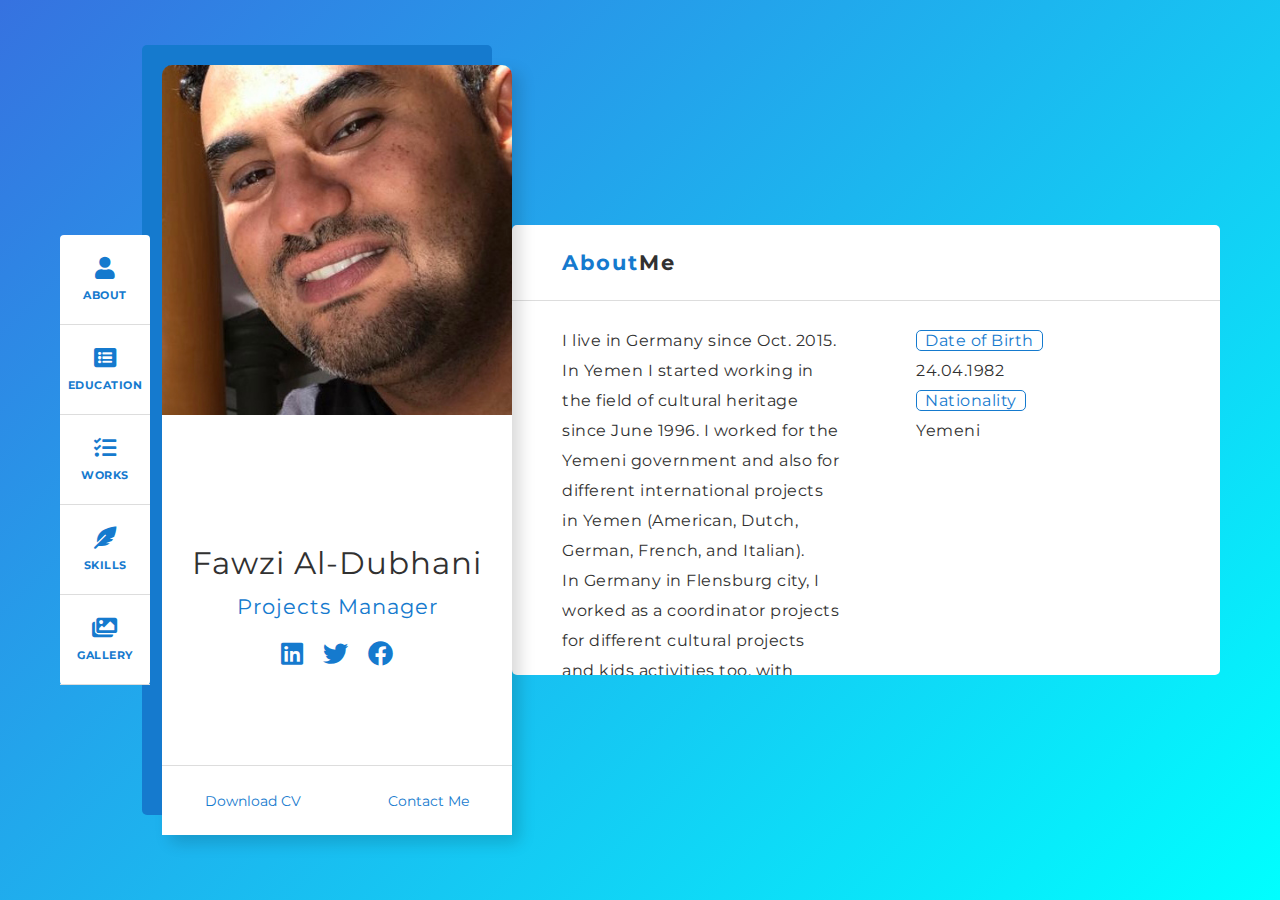
==== commit 068c04c8: "Final Project - Sep.2021" ====
--- a/index.html
+++ b/index.html
@@ -247,7 +247,7 @@
                     </div>
                     <div class="gallery-item">
                         <div class="img-content">
-                            <img class="image-resize" src="./images/Gallery/PhotographyCourse-ItalianRestorationSchool-Sanaa-Yemen.jpg" alt="Fawzi Al-Dubhani-Photography Course-Italian Restoration School-Sana'a-Yemen">
+                            <img class="image-resize" src="./images/Gallery/PhotographyCourse-ItalianRestorationSchool-Sanaa-Yemen-1.jpg" alt="Fawzi Al-Dubhani-Photography Course-Italian Restoration School-Sana'a-Yemen">
                         </div>
                         <p class="project-name">Tutor-Photography Course-Italian Restoration School-Sana'a-Yemen</p>    
                     </div>
--- a/css/style.css
+++ b/css/style.css
@@ -261,7 +261,7 @@
 } */
 
 .image-resize {
-    height: 300px;
+    height: 280px;
     object-fit: cover;
     object-position: center;
 }
@@ -349,6 +349,12 @@
         justify-content: center;
     }
 
+    .image-resize {
+        height: 200px;
+        object-fit: cover;
+        object-position: center;
+    }
+
 }
 
 ::selection{
